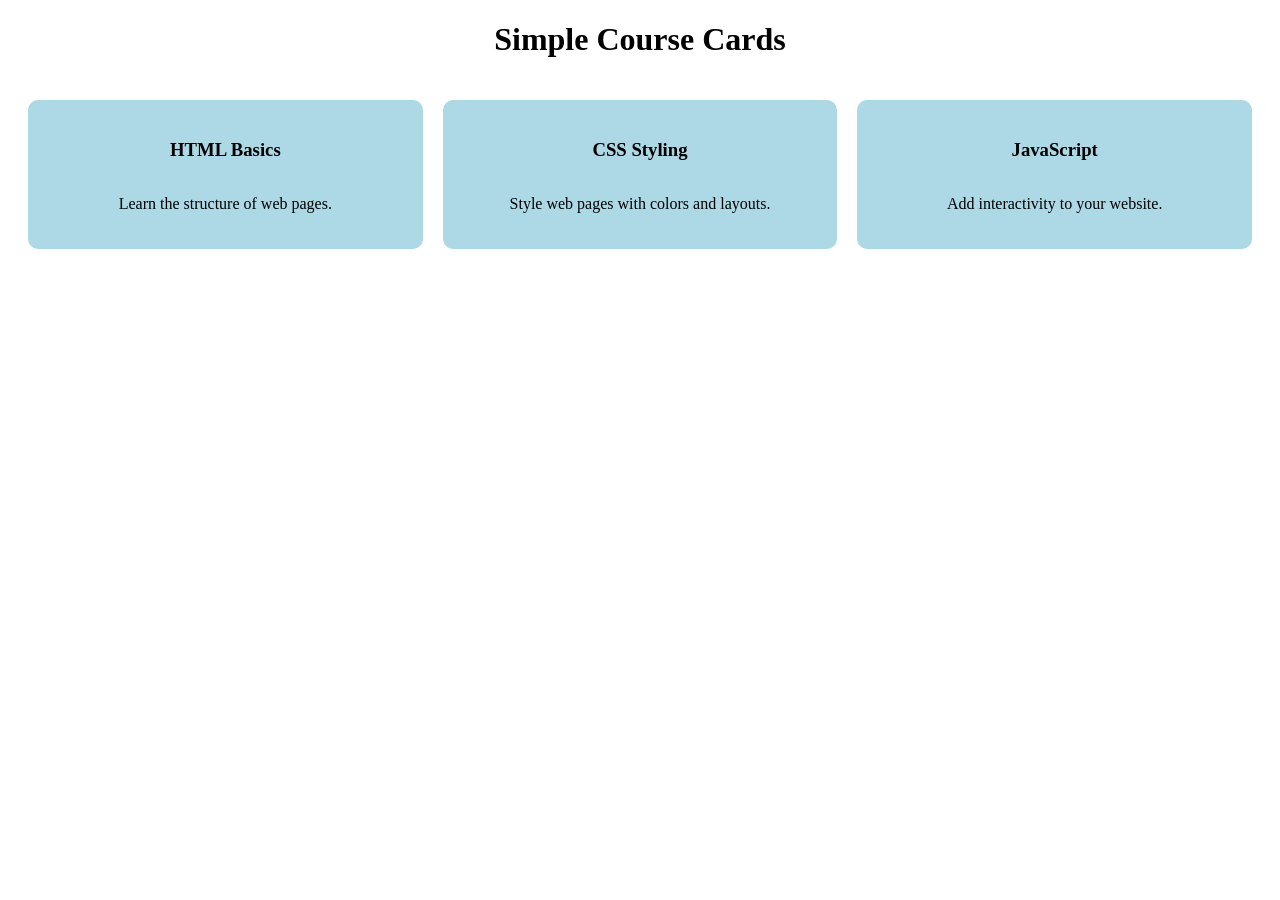
==== index.html @ 929848a0 "Rename 1.html to index.html" ====
<!DOCTYPE html>
<html lang="en">
<head>
<meta charset="UTF-8">
<meta name="viewport" content="width=device-width, initial-scale=1.0">
<title>Easy Cards</title>
<link rel="stylesheet" href="styles.css">

</head>
<body>

<h1 style="text-align:center;">Simple Course Cards</h1>

<!-- Grid container -->
<div class="card-grid">

  <!-- Card 1 -->
  <div class="card">
    <h3>HTML Basics</h3>
    <p>Learn the structure of web pages.</p>
  </div>

  <!-- Card 2 -->
  <div class="card">
    <h3>CSS Styling</h3>
    <p>Style web pages with colors and layouts.</p>
  </div>

  <!-- Card 3 -->
  <div class="card">
    <h3>JavaScript</h3>
    <p>Add interactivity to your website.</p>
  </div>

</div>

</body>
</html>
---- styles.css ----
.card-grid {
  display: grid;
  grid-template-columns: repeat(3, 1fr);
  gap: 20px;
  padding: 20px;
}

/* Card styling using flex */
.card {
  display: flex;
  flex-direction: column;
  align-items: center; /* center content horizontally */
  justify-content: center; /* center content vertically */
  padding: 20px;
  background-color: lightblue;
  border-radius: 10px;
  text-align: center;
}
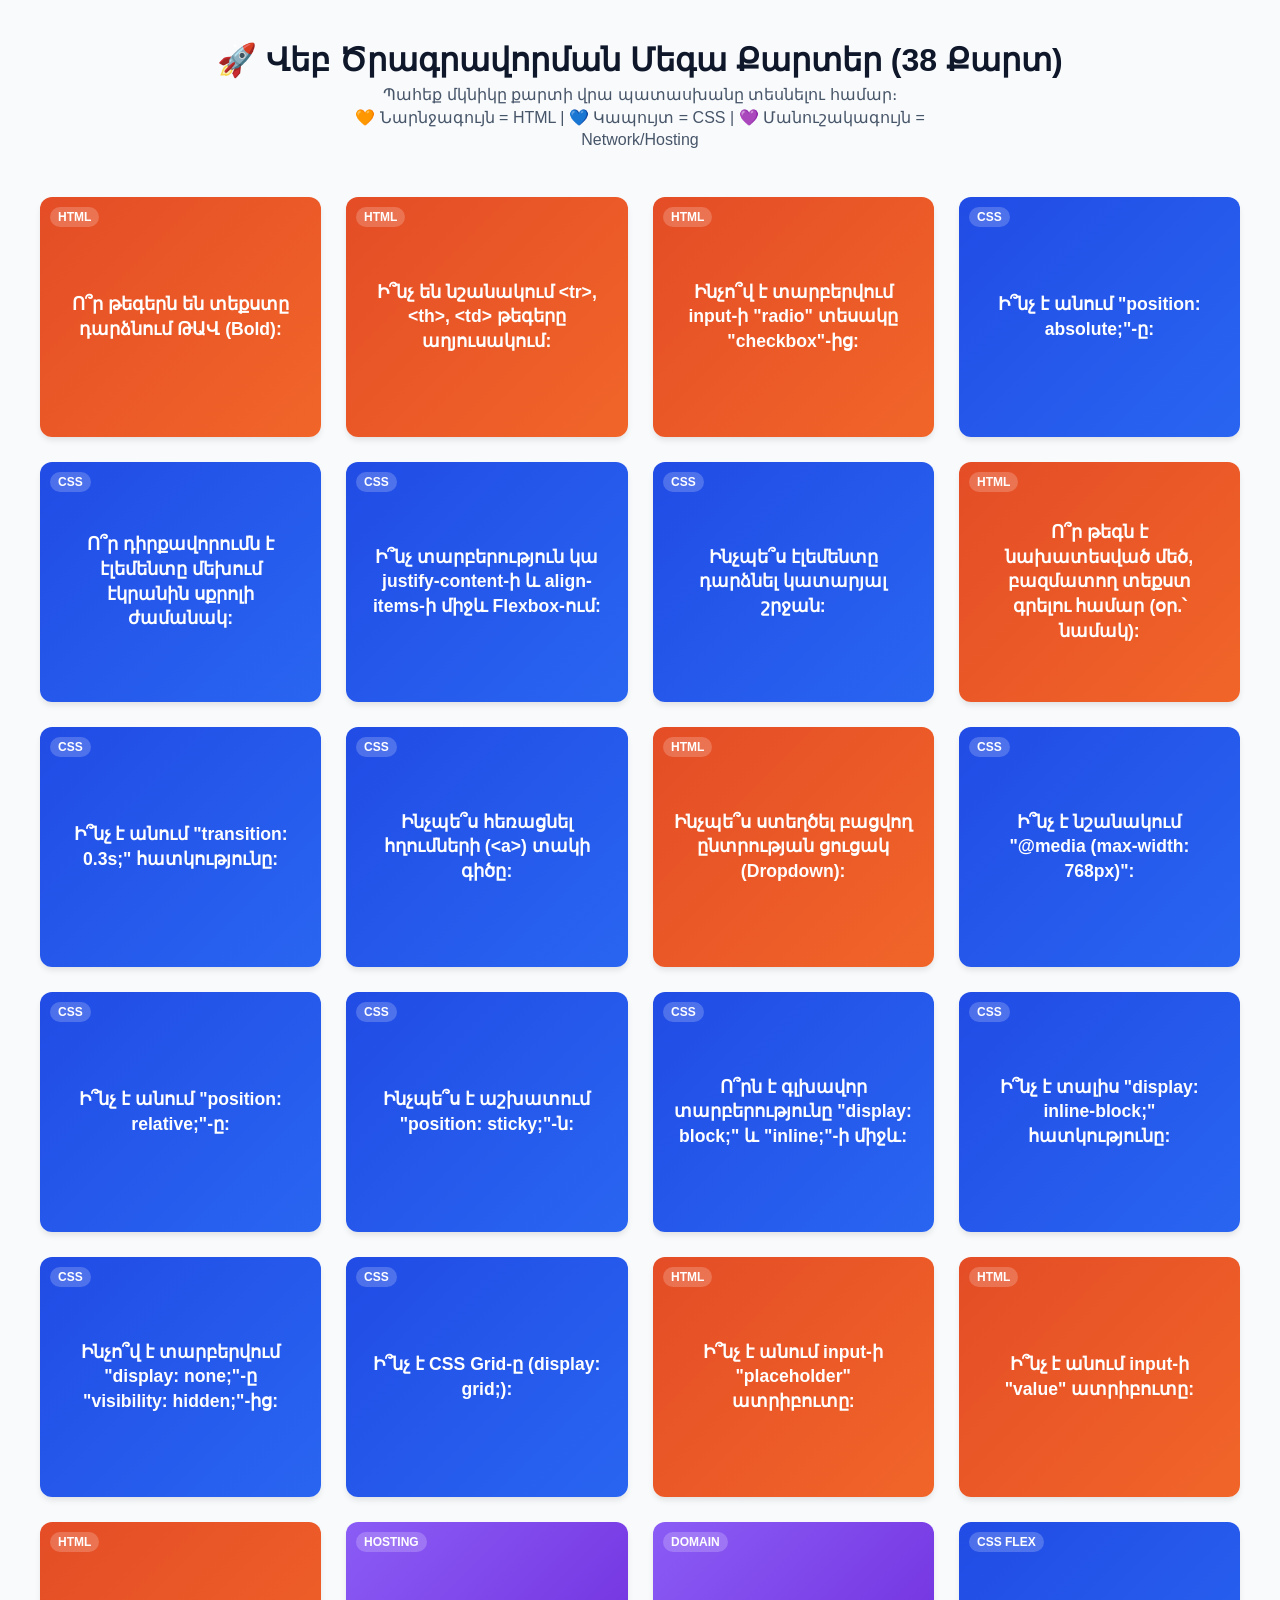
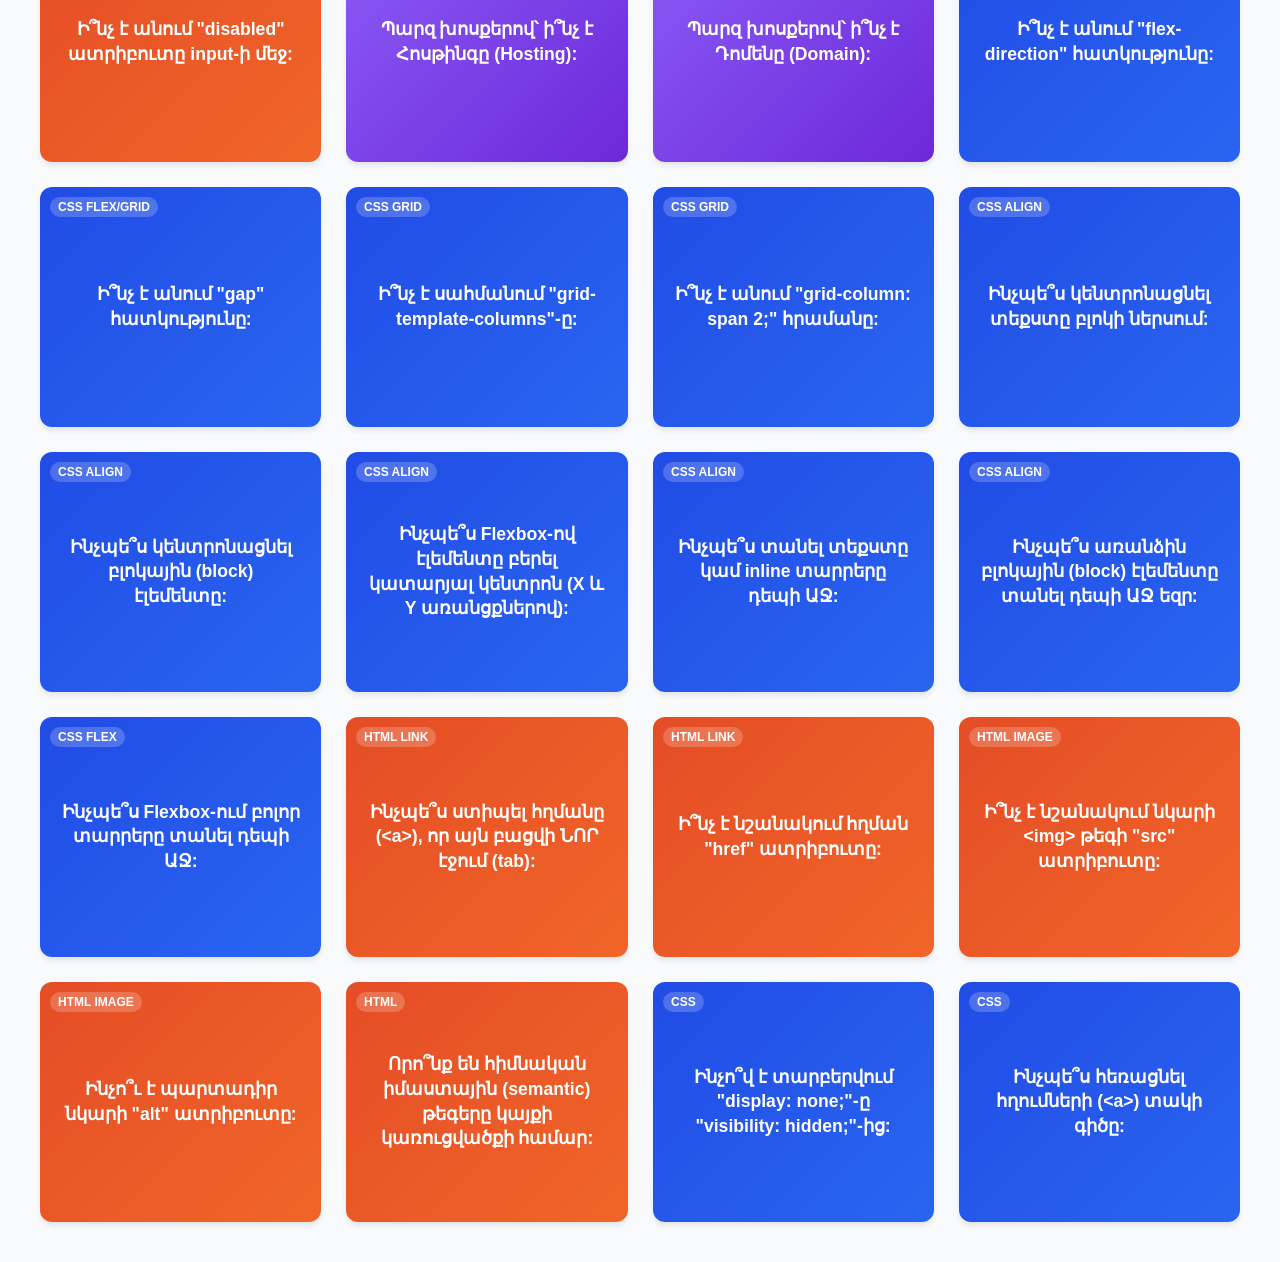
==== commit b06057f3: "Update index.html" ====
--- a/index.html
+++ b/index.html
@@ -1,38 +1,637 @@
 <!DOCTYPE html>
-<html lang="en">
+<html lang="hy">
 <head>
-<meta charset="UTF-8">
-<meta name="viewport" content="width=device-width, initial-scale=1.0">
-<title>Easy Cards</title>
-<link rel="stylesheet" href="styles.css">
-
+    <meta charset="UTF-8">
+    <meta name="viewport" content="width=device-width, initial-scale=1.0">
+    <title>Մեգա Վեբ-Խաղ Ուսանողների Համար</title>
+    <style>
+        body {
+            font-family: 'Segoe UI', Arial, sans-serif;
+            background-color: #f8fafc;
+            margin: 0;
+            padding: 20px;
+            display: flex;
+            flex-direction: column;
+            align-items: center;
+        }
+
+        h1 { color: #0f172a; margin-bottom: 5px; text-align: center; }
+        .info { color: #475569; margin-bottom: 25px; text-align: center; max-width: 600px; line-height: 1.4; }
+
+        /* Խաղի կոնտեյներ */
+        .cards-grid {
+            display: grid;
+            grid-template-columns: repeat(auto-fill, minmax(280px, 1fr));
+            gap: 25px;
+            width: 100%;
+            max-width: 1200px;
+            padding: 20px 0;
+        }
+
+        /* Քարտի ոճեր */
+        .flashcard {
+            height: 240px;
+            perspective: 1000px;
+            cursor: pointer;
+        }
+
+        .card-inner {
+            position: relative;
+            width: 100%;
+            height: 100%;
+            text-align: center;
+            transition: transform 0.6s;
+            transform-style: preserve-3d;
+        }
+
+        .flashcard:hover .card-inner {
+            transform: rotateY(180deg);
+        }
+
+        .front, .back {
+            position: absolute;
+            width: 100%;
+            height: 100%;
+            backface-visibility: hidden;
+            -webkit-backface-visibility: hidden;
+            border-radius: 12px;
+            padding: 20px;
+            box-sizing: border-box;
+            display: flex;
+            flex-direction: column;
+            align-items: center;
+            justify-content: center;
+            box-shadow: 0 4px 6px -1px rgba(0,0,0,0.1);
+        }
+
+        /* Գունային բաժանում ըստ թեմաների */
+        .html-card .front { background: linear-gradient(135deg, #e44d26, #f16529); color: white; }
+        .css-card .front { background: linear-gradient(135deg, #214ce5, #2965f1); color: white; }
+        .net-card .front { background: linear-gradient(135deg, #8b5cf6, #6d28d9); color: white; }
+        
+        .back {
+            background-color: #ffffff;
+            color: #1e293b;
+            transform: rotateY(180deg);
+            border: 2px solid #e2e8f0;
+            font-size: 0.95rem;
+            line-height: 1.5;
+            text-align: left;
+        }
+
+        .badge {
+            position: absolute;
+            top: 10px;
+            left: 10px;
+            background-color: rgba(255,255,255,0.2);
+            padding: 3px 8px;
+            border-radius: 20px;
+            font-size: 0.75rem;
+            text-transform: uppercase;
+            font-weight: bold;
+        }
+
+        h3 {
+            font-size: 1.1rem;
+            margin: 0;
+            line-height: 1.4;
+            text-align: center;
+        }
+        
+        p {
+            margin: 0;
+        }
+    </style>
 </head>
 <body>
 
-<h1 style="text-align:center;">Simple Course Cards</h1>
-
-<!-- Grid container -->
-<div class="card-grid">
-
-  <!-- Card 1 -->
-  <div class="card">
-    <h3>HTML Basics</h3>
-    <p>Learn the structure of web pages.</p>
-  </div>
-
-  <!-- Card 2 -->
-  <div class="card">
-    <h3>CSS Styling</h3>
-    <p>Style web pages with colors and layouts.</p>
-  </div>
-
-  <!-- Card 3 -->
-  <div class="card">
-    <h3>JavaScript</h3>
-    <p>Add interactivity to your website.</p>
-  </div>
-
-</div>
+    <h1>🚀 Վեբ Ծրագրավորման Մեգա Քարտեր (38 Քարտ)</h1>
+    <p class="info">Պահեք մկնիկը քարտի վրա պատասխանը տեսնելու համար։<br>
+    🧡 Նարնջագույն = HTML | 💙 Կապույտ = CSS | 💜 Մանուշակագույն = Network/Hosting</p>
+
+    <div class="cards-grid">
+
+        <!-- Քարտ 1 -->
+        <div class="flashcard html-card">
+            <div class="card-inner">
+                <div class="front">
+                    <span class="badge">HTML</span>
+                    <h3>Ո՞ր թեգերն են տեքստը դարձնում ԹԱՎ (Bold):</h3>
+                </div>
+                <div class="back">
+                    <p><strong>&lt;strong&gt;</strong> և <strong>&lt;b&gt;</strong> թեգերը: &lt;strong&gt;-ը նաև ցույց է տալիս կարևորություն որոնողական համակարգերի համար:</p>
+                </div>
+            </div>
+        </div>
+
+        <!-- Քարտ 2 -->
+        <div class="flashcard html-card">
+            <div class="card-inner">
+                <div class="front">
+                    <span class="badge">HTML</span>
+                    <h3>Ի՞նչ են նշանակում &lt;tr&gt;, &lt;th&gt;, &lt;td&gt; թեգերը աղյուսակում:</h3>
+                </div>
+                <div class="back">
+                    <p><b>&lt;tr&gt;</b> - Աղյուսակի տող (Row)<br><b>&lt;th&gt;</b> - Գլխագիր սյունակ (Header)<br><b>&lt;td&gt;</b> - Սովորական տվյալի սյունակ (Data):</p>
+                </div>
+            </div>
+        </div>
+
+        <!-- Քարտ 3 -->
+        <div class="flashcard html-card">
+            <div class="card-inner">
+                <div class="front">
+                    <span class="badge">HTML</span>
+                    <h3>Ինչո՞վ է տարբերվում input-ի "radio" տեսակը "checkbox"-ից:</h3>
+                </div>
+                <div class="back">
+                    <p><b>Radio</b>-ն թույլ է տալիս ընտրել միայն ՄԵԿ տարբերակ խմբից, իսկ <b>Checkbox</b>-ով կարող եք նշել ՄԻ ՔԱՆԻ տարբերակ միաժամանակ:</p>
+                </div>
+            </div>
+        </div>
+
+        <!-- Քարտ 4 -->
+        <div class="flashcard css-card">
+            <div class="card-inner">
+                <div class="front">
+                    <span class="badge">CSS</span>
+                    <h3>Ի՞նչ է անում "position: absolute;"-ը:</h3>
+                </div>
+                <div class="back">
+                    <p>Էլեմենտին հանում է էջի ընդհանուր հոսքից և դիրքավորում իրեն ամենամոտ "relative" ունեցող ծնողի նկատմամբ:</p>
+                </div>
+            </div>
+        </div>
+
+        <!-- Քարտ 5 -->
+        <div class="flashcard css-card">
+            <div class="card-inner">
+                <div class="front">
+                    <span class="badge">CSS</span>
+                    <h3>Ո՞ր դիրքավորումն է էլեմենտը մեխում էկրանին սքրոլի ժամանակ:</h3>
+                </div>
+                <div class="back">
+                    <p><b>position: fixed;</b> հատկությունը: Այն ամրացնում է տարրը էկրանի (viewport) նկատմամբ (օր.՝ կպչուն վերևի մենյուներ):</p>
+                </div>
+            </div>
+        </div>
+
+        <!-- Քարտ 6 -->
+        <div class="flashcard css-card">
+            <div class="card-inner">
+                <div class="front">
+                    <span class="badge">CSS</span>
+                    <h3>Ի՞նչ տարբերություն կա justify-content-ի և align-items-ի միջև Flexbox-ում:</h3>
+                </div>
+                <div class="back">
+                    <p><b>justify-content</b>-ը դասավորում է տարրերը գլխավոր առանցքով (հորիզոնական), իսկ <b>align-items</b>-ը՝ ուղղահայաց առանցքով:</p>
+                </div>
+            </div>
+        </div>
+
+        <!-- Քարտ 7 -->
+        <div class="flashcard css-card">
+            <div class="card-inner">
+                <div class="front">
+                    <span class="badge">CSS</span>
+                    <h3>Ինչպե՞ս էլեմենտը դարձնել կատարյալ շրջան:</h3>
+                </div>
+                <div class="back">
+                    <p>Էլեմենտի լայնությունն ու բարձրությունը պետք է լինեն հավասար (width=height), և պետք է կիրառել <b>border-radius: 50%;</b></p>
+                </div>
+            </div>
+        </div>
+
+        <!-- Քարտ 8 -->
+        <div class="flashcard html-card">
+            <div class="card-inner">
+                <div class="front">
+                    <span class="badge">HTML</span>
+                    <h3>Ո՞ր թեգն է նախատեսված մեծ, բազմատող տեքստ գրելու համար (օր.՝ նամակ):</h3>
+                </div>
+                <div class="back">
+                    <p><b>&lt;textarea&gt;</b> թեգը: Ի տարբերություն սովորական input-ի, սրա չափսերը օգտատերը կարող է մեծացնել/փոքրացնել բրաուզերում:</p>
+                </div>
+            </div>
+        </div>
+
+        <!-- Քարտ 9 -->
+        <div class="flashcard css-card">
+            <div class="card-inner">
+                <div class="front">
+                    <span class="badge">CSS</span>
+                    <h3>Ի՞նչ է անում "transition: 0.3s;" հատկությունը:</h3>
+                </div>
+                <div class="back">
+                    <p>Ապահովում է սահուն անցում էֆեկտների միջև (օրինակ՝ երբ մկնիկը պահում ենք կոճակի վրա և գույնը սահուն է փոխվում)։</p>
+                </div>
+            </div>
+        </div>
+
+        <!-- Քարտ 10 -->
+        <div class="flashcard css-card">
+            <div class="card-inner">
+                <div class="front">
+                    <span class="badge">CSS</span>
+                    <h3>Ինչպե՞ս հեռացնել հղումների (&lt;a&gt;) տակի գիծը:</h3>
+                </div>
+                <div class="back">
+                    <p>CSS-ում կիրառելով <b>text-decoration: none;</b> հատկությունը:</p>
+                </div>
+            </div>
+        </div>
+
+        <!-- Քարտ 11 -->
+        <div class="flashcard html-card">
+            <div class="card-inner">
+                <div class="front">
+                    <span class="badge">HTML</span>
+                    <h3>Ինչպե՞ս ստեղծել բացվող ընտրության ցուցակ (Dropdown):</h3>
+                </div>
+                <div class="back">
+                    <p>Օգտագործելով <b>&lt;select&gt;</b> կոնտեյները, իսկ ներսի տարբերակները սահմանելով <b>&lt;option&gt;</b> թեգերով:</p>
+                </div>
+            </div>
+        </div>
+
+        <!-- Քարտ 12 -->
+        <div class="flashcard css-card">
+            <div class="card-inner">
+                <div class="front">
+                    <span class="badge">CSS</span>
+                    <h3>Ի՞նչ է նշանակում "@media (max-width: 768px)":</h3>
+                </div>
+                <div class="back">
+                    <p>Սա մեդիա հարցում է: Ներսի CSS կոդը կաշխատի միայն այն սարքերի վրա, որոնց էկրանի լայնությունը 768px կամ ավելի փոքր է (Պլանշետներ/Հեռախոսներ):</p>
+                </div>
+            </div>
+        </div>
+
+        <!-- Քարտ 13 -->
+        <div class="flashcard css-card">
+            <div class="card-inner">
+                <div class="front">
+                    <span class="badge">CSS</span>
+                    <h3>Ի՞նչ է անում "position: relative;"-ը:</h3>
+                </div>
+                <div class="back">
+                    <p>Էլեմենտը շարժում է իր նախնական դիրքի նկատմամբ (top, left-ով), բայց էջում իր տեղը պահպանվում է։ Ծառայում է որպես հենակետ absolute էլեմենտների համար։</p>
+                </div>
+            </div>
+        </div>
+
+        <!-- Քարտ 14 -->
+        <div class="flashcard css-card">
+            <div class="card-inner">
+                <div class="front">
+                    <span class="badge">CSS</span>
+                    <h3>Ինչպե՞ս է աշխատում "position: sticky;"-ն:</h3>
+                </div>
+                <div class="back">
+                    <p>Սկզբում իրեն պահում է սովորականի պես (relative), բայց երբ էջը սքրոլ անելիս հասնում է նշված սահմանին (օր.՝ top: 0), «կպչում է» էկրանին (fixed)։</p>
+                </div>
+            </div>
+        </div>
+
+        <!-- Քարտ 15 -->
+        <div class="flashcard css-card">
+            <div class="card-inner">
+                <div class="front">
+                    <span class="badge">CSS</span>
+                    <h3>Ո՞րն է գլխավոր տարբերությունը "display: block;" և "inline;"-ի միջև:</h3>
+                </div>
+                <div class="back">
+                    <p><b>block</b>-ը սկսվում է նոր տողից և զբաղեցնում ողջ լայնությունը (div, p)։ <b>inline</b>-ը չի սկսվում նոր տողից, զբաղեցնում է միայն իր տեքստի չափով տեղ (span, a)։</p>
+                </div>
+            </div>
+        </div>
+
+        <!-- Քարտ 16 -->
+        <div class="flashcard css-card">
+            <div class="card-inner">
+                <div class="front">
+                    <span class="badge">CSS</span>
+                    <h3>Ի՞նչ է տալիս "display: inline-block;" հատկությունը:</h3>
+                </div>
+                <div class="back">
+                    <p>Էլեմենտը մնում է տողի մեջ (ինչպես inline-ը), բայց նրա վրա սկսում են աշխատել չափսերը՝ <b>width</b>, <b>height</b>, <b>margin</b> և <b>padding</b> (ինչպես block-ը)։</p>
+                </div>
+            </div>
+        </div>
+
+        <!-- Քարտ 17 -->
+        <div class="flashcard css-card">
+            <div class="card-inner">
+                <div class="front">
+                    <span class="badge">CSS</span>
+                    <h3>Ինչո՞վ է տարբերվում "display: none;"-ը "visibility: hidden;"-ից:</h3>
+                </div>
+                <div class="back">
+                    <p><b>display: none</b>-ը լիովին ջնջում է էլեմենտը էջից (տեղ չի զբաղեցնում)։ <b>visibility: hidden</b>-ը թաքցնում է տարրը, բայց նրա դատարկ տեղը էջում մնում է։</p>
+                </div>
+            </div>
+        </div>
+
+        <!-- Քարտ 18 -->
+        <div class="flashcard css-card">
+            <div class="card-inner">
+                <div class="front">
+                    <span class="badge">CSS</span>
+                    <h3>Ի՞նչ է CSS Grid-ը (display: grid;):</h3>
+                </div>
+                <div class="back">
+                    <p>Երկչափ (2D) դասավորության համակարգ է, որը թույլ է տալիս էջի տարածքը բաժանել ճկուն տողերի և սյունակների (ցանցի)։</p>
+                </div>
+            </div>
+        </div>
+
+        <!-- NEW Քարտ 19 -->
+        <div class="flashcard html-card">
+            <div class="card-inner">
+                <div class="front">
+                    <span class="badge">HTML</span>
+                    <h3>Ի՞նչ է անում input-ի "placeholder" ատրիբուտը:</h3>
+                </div>
+                <div class="back">
+                    <p>Ցույց է տալիս թույլ մոխրագույն հուշող տեքստ դաշտի ներսում, որն անհետանում է, երբ օգտատերը սկսում է որևէ բան տպել։</p>
+                </div>
+            </div>
+        </div>
+
+        <!-- NEW Քարտ 20 -->
+        <div class="flashcard html-card">
+            <div class="card-inner">
+                <div class="front">
+                    <span class="badge">HTML</span>
+                    <h3>Ի՞նչ է անում input-ի "value" ատրիբուտը:</h3>
+                </div>
+                <div class="back">
+                    <p>Սահմանում է ներմուծման դաշտի սկզբնական (կանխադրված) արժեքը, որը երևում է էջը բացելիս։</p>
+                </div>
+            </div>
+        </div>
+
+        <!-- NEW Քարտ 21 -->
+        <div class="flashcard html-card">
+            <div class="card-inner">
+                <div class="front">
+                    <span class="badge">HTML</span>
+                    <h3>Ի՞նչ է անում "disabled" ատրիբուտը input-ի մեջ:</h3>
+                </div>
+                <div class="back">
+                    <p>Արգելափակում է դաշտը կամ կոճակը. օգտատերը չի կարողանում սեղմել դրա վրա կամ տեքստ փոփոխել։</p>
+                </div>
+            </div>
+        </div>
+
+        <!-- NEW Քարտ 22 -->
+        <div class="flashcard net-card">
+            <div class="card-inner">
+                <div class="front">
+                    <span class="badge">HOSTING</span>
+                    <h3>Պարզ խոսքերով՝ ի՞նչ է Հոսթինգը (Hosting):</h3>
+                </div>
+                <div class="back">
+                    <p>Դա մի հզոր համակարգիչ է (սերվեր), որը միացված է համացանցին 24/7, և որտեղ վարձակալում ենք տարածք՝ մեր կայքի ֆայլերը պահելու համար։</p>
+                </div>
+            </div>
+        </div>
+
+        <!-- NEW Քարտ 23 -->
+        <div class="flashcard net-card">
+            <div class="card-inner">
+                <div class="front">
+                    <span class="badge">DOMAIN</span>
+                    <h3>Պարզ խոսքերով՝ ի՞նչ է Դոմենը (Domain):</h3>
+                </div>
+                <div class="back">
+                    <p>Դա կայքի անվանումն է կամ հասցեն (օր.՝ google.com), որը մարդիկ հավաքում են բրաուզերում՝ կայքը գտնելու համար։</p>
+                </div>
+            </div>
+        </div>
+
+        <!-- NEW Քարտ 24 -->
+        <div class="flashcard css-card">
+            <div class="card-inner">
+                <div class="front">
+                    <span class="badge">CSS FLEX</span>
+                    <h3>Ի՞նչ է անում "flex-direction" հատկությունը:</h3>
+                </div>
+                <div class="back">
+                    <p>Որոշում է flex-տարրերի դասավորության ուղղությունը. <b>row</b> (հորիզոնական տողով՝ լռելյայն) կամ <b>column</b> (ուղղահայաց սյունակով)։</p>
+                </div>
+            </div>
+        </div>
+
+        <!-- NEW Քարտ 25 -->
+        <div class="flashcard css-card">
+            <div class="card-inner">
+                <div class="front">
+                    <span class="badge">CSS FLEX/GRID</span>
+                    <h3>Ի՞նչ է անում "gap" հատկությունը:</h3>
+                </div>
+                <div class="back">
+                    <p>Սահմանում է հստակ և հավասար հեռավորություն (բացատ) flex կամ grid կոնտեյների ներսի էլեմենտների միջև։</p>
+                </div>
+            </div>
+        </div>
+
+        <!-- NEW Քարտ 26 -->
+        <div class="flashcard css-card">
+            <div class="card-inner">
+                <div class="front">
+                    <span class="badge">CSS GRID</span>
+                    <h3>Ի՞նչ է սահմանում "grid-template-columns"-ը:</h3>
+                </div>
+                <div class="back">
+                    <p>Որոշում է grid ցանցի սյունակների քանակն ու չափսերը (օր.՝ `repeat(3, 1fr)` ստեղծում է 3 հավասար սյունակ)։</p>
+                </div>
+            </div>
+        </div>
+
+        <!-- NEW Քարտ 27 -->
+        <div class="flashcard css-card">
+            <div class="card-inner">
+                <div class="front">
+                    <span class="badge">CSS GRID</span>
+                    <h3>Ի՞նչ է անում "grid-column: span 2;" հրամանը:</h3>
+                </div>
+                <div class="back">
+                    <p>Grid-ի ներսի էլեմենտին ստիպում է տարածվել և զբաղեցնել 2 սյունակի տեղ։</p>
+                </div>
+            </div>
+        </div>
+
+        <!-- NEW Քարտ 28 -->
+        <div class="flashcard css-card">
+            <div class="card-inner">
+                <div class="front">
+                    <span class="badge">CSS ALIGN</span>
+                    <h3>Ինչպե՞ս կենտրոնացնել տեքստը բլոկի ներսում:</h3>
+                </div>
+                <div class="back">
+                    <p>Օգտագործելով CSS-ի <b>text-align: center;</b> հատկությունը։ Այն աշխատում է տեքստի և inline տարրերի վրա։</p>
+                </div>
+            </div>
+        </div>
+
+        <!-- NEW Քարտ 29 -->
+        <div class="flashcard css-card">
+            <div class="card-inner">
+                <div class="front">
+                    <span class="badge">CSS ALIGN</span>
+                    <h3>Ինչպե՞ս կենտրոնացնել բլոկային (block) էլեմենտը:</h3>
+                </div>
+                <div class="back">
+                    <p>Էլեմենտին պետք է տալ ֆիքսված լայնություն (width) և կիրառել <b>margin: 0 auto;</b> հատկությունը։</p>
+                </div>
+            </div>
+        </div>
+
+        <!-- NEW Քարտ 30 -->
+        <div class="flashcard css-card">
+            <div class="card-inner">
+                <div class="front">
+                    <span class="badge">CSS ALIGN</span>
+                    <h3>Ինչպե՞ս Flexbox-ով էլեմենտը բերել կատարյալ կենտրոն (X և Y առանցքներով):</h3>
+                </div>
+                <div class="back">
+                    <p>Ծնող տարրին պետք է տալ՝<br><b>display: flex;<br>justify-content: center;<br>align-items: center;</b></p>
+                </div>
+            </div>
+        </div>
+
+        <!-- NEW Քարտ 31 -->
+        <div class="flashcard css-card">
+            <div class="card-inner">
+                <div class="front">
+                    <span class="badge">CSS ALIGN</span>
+                    <h3>Ինչպե՞ս տանել տեքստը կամ inline տարրերը դեպի ԱՋ:</h3>
+                </div>
+                <div class="back">
+                    <p>Կիրառելով CSS-ի <b>text-align: right;</b> հատկությունը։</p>
+                </div>
+            </div>
+        </div>
+
+        <!-- NEW Քարտ 32 -->
+        <div class="flashcard css-card">
+            <div class="card-inner">
+                <div class="front">
+                    <span class="badge">CSS ALIGN</span>
+                    <h3>Ինչպե՞ս առանձին բլոկային (block) էլեմենտը տանել դեպի ԱՋ եզր:</h3>
+                </div>
+                <div class="back">
+                    <p>Կիրառելով <b>margin-left: auto;</b> հատկությունը։ Այն ձախ կողմից առավելագույն ազատ տարածություն է ստեղծում և հրում բլոկը աջ։</p>
+                </div>
+            </div>
+        </div>
+
+        <!-- NEW Քարտ 33 -->
+        <div class="flashcard css-card">
+            <div class="card-inner">
+                <div class="front">
+                    <span class="badge">CSS FLEX</span>
+                    <h3>Ինչպե՞ս Flexbox-ում բոլոր տարրերը տանել դեպի ԱՋ:</h3>
+                </div>
+                <div class="back">
+                    <p>Ծնող կոնտեյների վրա կիրառելով <b>justify-content: flex-end;</b> հատկությունը։</p>
+                </div>
+            </div>
+        </div>
+
+        <!-- NEW Քարտ 34 -->
+        <div class="flashcard html-card">
+            <div class="card-inner">
+                <div class="front">
+                    <span class="badge">HTML LINK</span>
+                    <h3>Ինչպե՞ս ստիպել հղմանը (&lt;a&gt;), որ այն բացվի ՆՈՐ էջում (tab):</h3>
+                </div>
+                <div class="back">
+                    <p>Հղման թեգի ներսում պետք է ավելացնել <b>target="_blank"</b> ատրիբուտը։</p>
+                </div>
+            </div>
+        </div>
+
+        <!-- NEW Քարտ 35 -->
+        <div class="flashcard html-card">
+            <div class="card-inner">
+                <div class="front">
+                    <span class="badge">HTML LINK</span>
+                    <h3>Ի՞նչ է նշանակում հղման "href" ատրիբուտը:</h3>
+                </div>
+                <div class="back">
+                    <p>Hypertext Reference. Այն սահմանում է այն վեբ-հասցեն (URL) կամ ֆայլի ճանապարհը, թե ուր է տանելու հղումը սեղմելիս։</p>
+                </div>
+            </div>
+        </div>
+
+        <!-- NEW Քարտ 36 -->
+        <div class="flashcard html-card">
+            <div class="card-inner">
+                <div class="front">
+                    <span class="badge">HTML IMAGE</span>
+                    <h3>Ի՞նչ է նշանակում նկարի &lt;img&gt; թեգի "src" ատրիբուտը:</h3>
+                </div>
+                <div class="back">
+                    <p>Source (Աղբյուր)։ Նշում է նկարի ֆայլի ճշգրիտ տեղը համակարգչում կամ համացանցային հղումը։</p>
+                </div>
+            </div>
+        </div>
+
+        <!-- NEW Քարտ 37 -->
+        <div class="flashcard html-card">
+            <div class="card-inner">
+                <div class="front">
+                    <span class="badge">HTML IMAGE</span>
+                    <h3>Ինչո՞ւ է պարտադիր նկարի "alt" ատրիբուտը:</h3>
+                </div>
+                <div class="back">
+                    <p>Այն պարունակում է նկարի տեքստային նկարագրությունը, որը երևում է, եթե նկարը չբեռնվի, օգնում է տեսողական խնդիրներ ունեցողներին և SEO-ին։</p>
+                </div>
+            </div>
+        </div>
+
+        <!-- NEW Քարտ 38 -->
+        <div class="flashcard html-card">
+            <div class="card-inner">
+                <div class="front">
+                    <span class="badge">HTML</span>
+                    <h3>Որո՞նք են հիմնական իմաստային (semantic) թեգերը կայքի կառուցվածքի համար:</h3>
+                </div>
+                <div class="back">
+                    <p><b>&lt;header&gt;</b> (գլխամաս), <b>&lt;nav&gt;</b> (նավիգացիա), <b>&lt;main&gt;</b> (հիմնական բովանդակություն), <b>&lt;footer&gt;</b> (կայքի ներքևի մաս)։</p>
+                </div>
+            </div>
+        </div>
+
+        <!-- NEW Քարտ 17: display: none vs visibility: hidden -->
+        <div class="flashcard css-card">
+            <div class="card-inner">
+                <div class="front">
+                    <span class="badge">CSS</span>
+                    <h3>Ինչո՞վ է տարբերվում "display: none;"-ը "visibility: hidden;"-ից:</h3>
+                </div>
+                <div class="back">
+                    <p><b>display: none</b>-ը լիովին ջնջում է էլեմենտը էջի կառուցվածքից (տեղ չի զբաղեցնում)։ <b>visibility: hidden</b>-ը թաքցնում է տարրը, բայց նրա դատարկ տեղը էջում մնում է անփոփոխ։</p>
+                </div>
+            </div>
+        </div>
+
+        <!-- Քարտ 10: CSS Text-decoration -->
+        <div class="flashcard css-card">
+            <div class="card-inner">
+                <div class="front">
+                    <span class="badge">CSS</span>
+                    <h3>Ինչպե՞ս հեռացնել հղումների (&lt;a&gt;) տակի գիծը:</h3>
+                </div>
+                <div class="back">
+                    <p>CSS-ում կիրառելով <b>text-decoration: none;</b> հատկությունը:</p>
+                </div>
+            </div>
+        </div>
+
+    </div>
 
 </body>
 </html>
